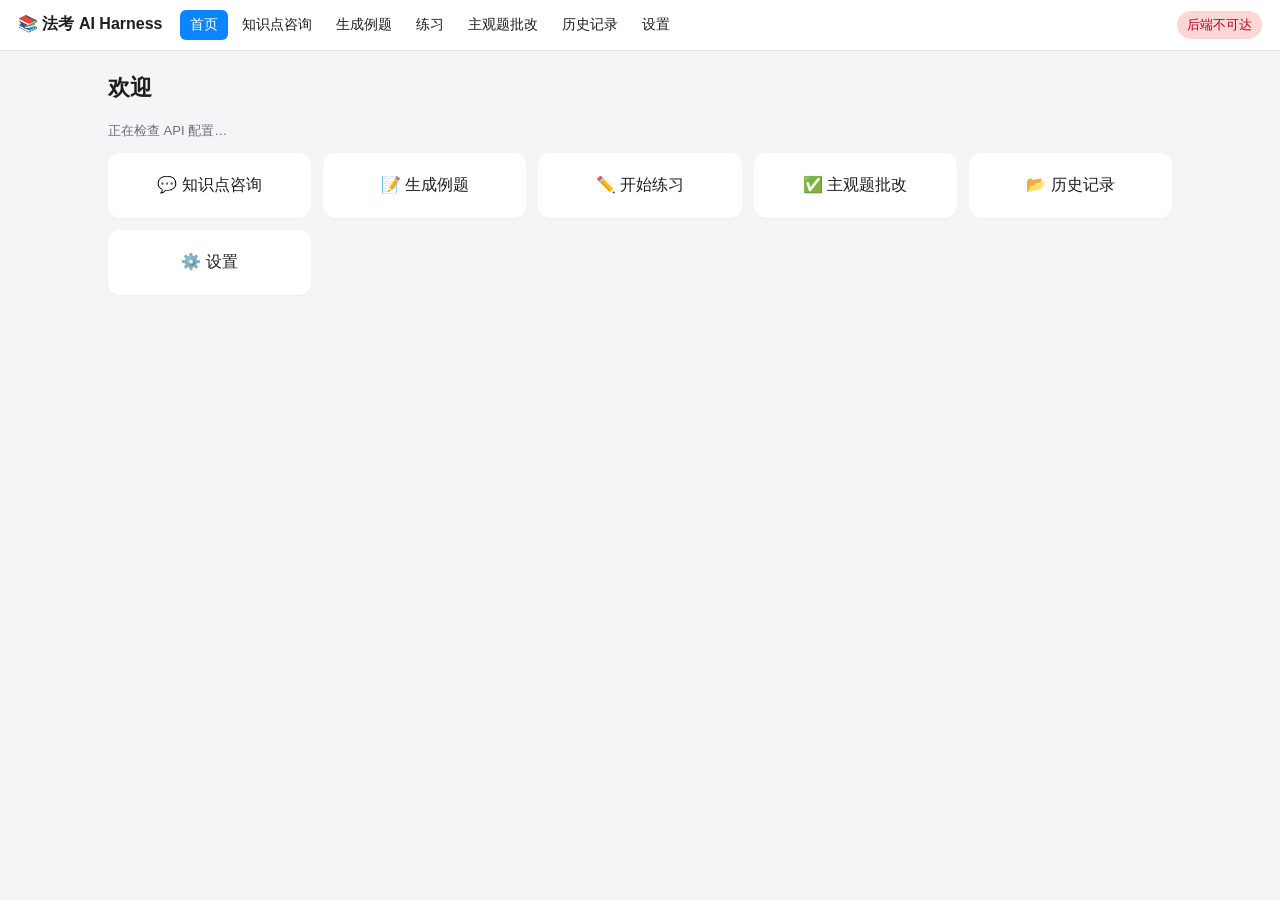
==== app/index.html @ c58a5eb9 "init commit" ====
<!doctype html>
<html lang="zh-CN">
<head>
  <meta charset="utf-8" />
  <meta name="viewport" content="width=device-width,initial-scale=1" />
  <title>法考 AI 学习 Harness</title>
  <link rel="stylesheet" href="styles.css" />
</head>
<body>
  <header class="topbar">
    <div class="brand">📚 法考 AI Harness</div>
    <nav class="nav" id="nav">
      <a href="#home" data-route="home">首页</a>
      <a href="#explain" data-route="explain">知识点咨询</a>
      <a href="#generate" data-route="generate">生成例题</a>
      <a href="#practice" data-route="practice">练习</a>
      <a href="#grade" data-route="grade">主观题批改</a>
      <a href="#history" data-route="history">历史记录</a>
      <a href="#settings" data-route="settings">设置</a>
    </nav>
    <div class="status" id="status">检查中…</div>
  </header>

  <main id="main">

    <!-- 首页 -->
    <section class="view" data-view="home">
      <h1>欢迎</h1>
      <p class="muted" id="home-status">正在检查 API 配置…</p>
      <div class="cards">
        <a class="card" href="#explain">💬 知识点咨询</a>
        <a class="card" href="#generate">📝 生成例题</a>
        <a class="card" href="#practice">✏️ 开始练习</a>
        <a class="card" href="#grade">✅ 主观题批改</a>
        <a class="card" href="#history">📂 历史记录</a>
        <a class="card" href="#settings">⚙️ 设置</a>
      </div>
    </section>

    <!-- 知识点咨询 -->
    <section class="view" data-view="explain" hidden>
      <h1>知识点咨询</h1>
      <div class="two-col">
        <form id="form-explain" class="panel">
          <label>科目
            <select name="subject">
              <option>不限科目</option>
              <option>民法</option><option>刑法</option><option>行政法</option>
              <option>民事诉讼法</option><option>刑事诉讼法</option>
              <option>商经法</option><option>理论法</option><option>三国法</option>
            </select>
          </label>
          <label>回答风格
            <select name="style">
              <option>简明解释</option>
              <option>深入讲解</option>
              <option>举例说明</option>
              <option selected>法考应试角度</option>
            </select>
          </label>
          <label>问题
            <textarea name="question" rows="4" required placeholder="例如:无权处分和善意取得有什么区别?"></textarea>
          </label>
          <label class="row"><input type="checkbox" name="webSearch" /> 启用联网搜索</label>
          <div class="actions">
            <button type="submit">提问</button>
            <button type="button" data-action="generate-from-topic">一键生成相关例题</button>
          </div>
        </form>
        <div class="panel">
          <h3>回答</h3>
          <div id="explain-output" class="output">
            <p class="muted">回答会显示在这里</p>
          </div>
          <h3>继续追问</h3>
          <form id="form-explain-followup" class="row">
            <input name="question" placeholder="基于上文继续追问…" />
            <button type="submit">追问</button>
          </form>
        </div>
      </div>
    </section>

    <!-- 例题生成 -->
    <section class="view" data-view="generate" hidden>
      <h1>生成例题</h1>
      <form id="form-generate" class="panel">
        <div class="grid-2">
          <label>科目
            <select name="subject">
              <option>不限科目</option><option>民法</option><option>刑法</option>
              <option>行政法</option><option>民事诉讼法</option>
              <option>刑事诉讼法</option><option>商经法</option>
              <option>理论法</option><option>三国法</option>
            </select>
          </label>
          <label>知识点 <input name="topic" placeholder="如:共同犯罪" required /></label>
          <label>题型
            <select name="questionType">
              <option>单选题</option><option>多选题</option><option>不定项选择题</option>
              <option>判断题</option><option>简答题</option>
              <option selected>案例分析题</option><option>主观论述题</option>
            </select>
          </label>
          <label>难度
            <select name="difficulty">
              <option>入门</option><option>基础</option>
              <option selected>中等</option><option>偏难</option><option>冲刺</option>
            </select>
          </label>
          <label>数量 <input name="count" type="number" min="1" max="10" value="3" /></label>
          <label class="row"><input type="checkbox" name="avoidDuplicate" checked /> 避免与历史题重复</label>
        </div>
        <div class="actions"><button type="submit">生成</button></div>
      </form>
      <div id="generate-output" class="output"></div>
    </section>

    <!-- 练习 -->
    <section class="view" data-view="practice" hidden>
      <h1>练习</h1>
      <div id="practice-empty" class="panel muted">尚未选题。<a href="#generate">先去生成题目</a>,或从「历史记录」挑选一道。</div>
      <div id="practice-area" hidden>
        <div class="panel">
          <div class="meta" id="practice-meta"></div>
          <h3 id="practice-stem"></h3>
          <div id="practice-options" class="options"></div>
          <label>你的答案
            <textarea id="practice-answer" rows="5"></textarea>
          </label>
          <div class="actions">
            <button id="btn-submit-practice">提交批改</button>
            <button id="btn-next-practice" type="button">下一题</button>
          </div>
        </div>
        <div id="practice-feedback" class="panel" hidden>
          <h3>批改结果</h3>
          <div id="practice-feedback-body"></div>
        </div>
      </div>
    </section>

    <!-- 主观题批改 -->
    <section class="view" data-view="grade" hidden>
      <h1>主观题批改</h1>
      <form id="form-grade" class="panel">
        <div class="grid-2">
          <label>科目
            <select name="subject">
              <option>不限科目</option><option>民法</option><option>刑法</option>
              <option>行政法</option><option>民事诉讼法</option>
              <option>刑事诉讼法</option><option>商经法</option>
              <option>理论法</option><option>三国法</option>
            </select>
          </label>
          <label>题型
            <select name="questionType">
              <option>简答题</option><option selected>案例分析题</option>
              <option>主观论述题</option>
            </select>
          </label>
          <label>满分 <input name="maxScore" type="number" min="1" max="100" value="20" /></label>
        </div>
        <label>题目 <textarea name="stem" rows="4" required></textarea></label>
        <label>你的答案 <textarea name="userAnswer" rows="6" required></textarea></label>
        <label>评分标准 / 补充说明(可选)
          <textarea name="rubric" rows="3" placeholder="可不填;若填写,AI 会按此标准重点批改"></textarea>
        </label>
        <label class="row"><input type="checkbox" name="addToMistakes" /> 加入错题本</label>
        <div class="actions"><button type="submit">提交批改</button></div>
      </form>
      <div id="grade-output" class="panel" hidden>
        <h3>批改结果</h3>
        <div id="grade-feedback-body"></div>
      </div>
    </section>

    <!-- 历史记录 -->
    <section class="view" data-view="history" hidden>
      <h1>历史记录</h1>
      <div class="tabs">
        <button data-tab="questions" class="tab active">生成题目</button>
        <button data-tab="answers" class="tab">答题记录</button>
        <button data-tab="mistakes" class="tab">错题</button>
        <button data-tab="sessions" class="tab">聊天</button>
        <button id="btn-refresh-history" type="button" class="muted">刷新</button>
      </div>
      <div id="history-list" class="panel"></div>
    </section>

    <!-- 设置 -->
    <section class="view" data-view="settings" hidden>
      <h1>设置</h1>
      <form id="form-config" class="panel">
        <label>API Base URL <input name="apiBaseUrl" placeholder="https://api.openai.com/v1" required /></label>
        <label>API Key
          <input name="apiKey" type="password" placeholder="留空表示不修改已保存的 key" autocomplete="off" />
        </label>
        <label>模型 <input name="model" placeholder="如 gpt-4o-mini / claude-opus-4-7 / gemini-1.5-pro" required /></label>
        <div class="grid-2">
          <label>Temperature <input name="temperature" type="number" step="0.1" min="0" max="2" value="0.3" /></label>
          <label>Max Tokens <input name="maxTokens" type="number" min="100" value="4000" /></label>
        </div>
        <h3>联网搜索</h3>
        <label class="row"><input type="checkbox" name="webSearchEnabled" /> 启用联网搜索</label>
        <label>Provider <input name="webSearchProvider" value="tavily" /></label>
        <label>WebSearch API Key
          <input name="webSearchApiKey" type="password" placeholder="留空表示不修改" autocomplete="off" />
        </label>
        <h3>默认值</h3>
        <div class="grid-2">
          <label>默认科目 <input name="defaultSubject" value="不限科目" /></label>
          <label>默认题型 <input name="defaultQuestionType" value="案例分析题" /></label>
          <label>默认难度 <input name="defaultDifficulty" value="中等" /></label>
        </div>
        <div class="actions">
          <button type="submit">保存</button>
          <button id="btn-test-ai" type="button">测试连接</button>
        </div>
        <div id="config-msg" class="muted"></div>
      </form>
    </section>
  </main>

  <div id="toast" class="toast" hidden></div>

  <script src="app.js"></script>
</body>
</html>
---- app/styles.css ----
/* 法考 AI 学习 Harness - 样式
   设计目标:极简,无外部 CDN 依赖,响应式两栏 / 单栏 */

* { box-sizing: border-box; }
html, body {
  margin: 0; padding: 0;
  font-family: -apple-system, "Helvetica Neue", "PingFang SC", "Microsoft YaHei", sans-serif;
  font-size: 15px;
  color: #1d1d1f;
  background: #f5f5f7;
  line-height: 1.55;
}

/* 顶栏 */
.topbar {
  position: sticky; top: 0; z-index: 10;
  display: flex; align-items: center; gap: 18px;
  padding: 10px 18px;
  background: rgba(255,255,255,0.92);
  backdrop-filter: saturate(180%) blur(12px);
  border-bottom: 1px solid #e5e5ea;
}
.brand { font-weight: 700; font-size: 16px; }
.nav { display: flex; gap: 4px; flex-wrap: wrap; }
.nav a {
  text-decoration: none; color: #1d1d1f;
  padding: 4px 10px; border-radius: 6px;
  font-size: 14px;
}
.nav a:hover { background: #e9e9ef; }
.nav a.active { background: #0a84ff; color: white; }
.status { margin-left: auto; font-size: 13px; padding: 4px 10px; border-radius: 999px; }
.status.ok { background: #d1f5d3; color: #1d6f1d; }
.status.warn { background: #fff3c4; color: #8a6d00; }
.status.err { background: #ffd6d6; color: #b00020; }

/* 主区域 */
main {
  max-width: 1100px; margin: 0 auto;
  padding: 20px 18px 80px;
}
h1 { font-size: 22px; margin: 0 0 16px; }
h3 { font-size: 16px; margin: 18px 0 8px; }
h4 { font-size: 14px; margin: 14px 0 6px; color: #444; }
p { margin: 6px 0; }
.muted { color: #6e6e73; font-size: 13px; }

/* 卡片 / 面板 */
.panel {
  background: white;
  border-radius: 12px;
  padding: 16px 18px;
  margin-bottom: 14px;
  box-shadow: 0 1px 2px rgba(0,0,0,0.04);
}
.cards {
  display: grid;
  grid-template-columns: repeat(auto-fill, minmax(180px, 1fr));
  gap: 12px;
  margin-top: 12px;
}
.card {
  display: block; padding: 20px;
  background: white; border-radius: 12px;
  text-decoration: none; color: #1d1d1f;
  font-size: 16px; text-align: center;
  box-shadow: 0 1px 2px rgba(0,0,0,0.04);
  transition: transform 0.1s;
}
.card:hover { transform: translateY(-2px); box-shadow: 0 4px 12px rgba(0,0,0,0.08); }

/* 表单 */
label { display: block; margin: 10px 0; font-size: 13px; color: #444; }
label.row { display: flex; align-items: center; gap: 6px; }
input, select, textarea {
  display: block; width: 100%;
  padding: 8px 10px; margin-top: 4px;
  border: 1px solid #d2d2d7; border-radius: 8px;
  font: inherit; background: white;
}
textarea { resize: vertical; font-family: inherit; }
input[type="checkbox"] { width: auto; margin-top: 0; display: inline-block; }
.grid-2 { display: grid; grid-template-columns: 1fr 1fr; gap: 12px; }
@media (max-width: 600px) { .grid-2 { grid-template-columns: 1fr; } }

/* 按钮 */
button {
  background: #0a84ff; color: white;
  border: none; padding: 8px 16px;
  border-radius: 8px; font: inherit; cursor: pointer;
}
button:hover { opacity: 0.9; }
button:disabled { opacity: 0.5; cursor: not-allowed; }
.actions { margin-top: 12px; display: flex; gap: 8px; flex-wrap: wrap; }

/* 两栏 */
.two-col {
  display: grid; grid-template-columns: 360px 1fr; gap: 14px;
}
@media (max-width: 900px) { .two-col { grid-template-columns: 1fr; } }

/* 输出区 */
.output { min-height: 60px; }
.output p { margin: 6px 0; }
.callout {
  background: #f0f7ff; border-left: 3px solid #0a84ff;
  padding: 10px 12px; border-radius: 4px;
  margin-bottom: 12px;
}
.warn {
  background: #fff8e1; border-left: 3px solid #ffb300;
  padding: 10px 12px; border-radius: 4px;
  margin: 10px 0;
}
.error {
  background: #ffe6e6; color: #b00020;
  padding: 10px 12px; border-radius: 6px;
  border-left: 3px solid #b00020;
}

/* 题目卡片 */
.qcard, .hcard {
  background: white; border-radius: 12px; padding: 14px 16px;
  margin-bottom: 12px;
  box-shadow: 0 1px 2px rgba(0,0,0,0.04);
}
.qcard header, .hcard header {
  display: flex; gap: 6px; flex-wrap: wrap; margin-bottom: 6px;
}
.badge {
  display: inline-block;
  padding: 2px 8px; border-radius: 999px;
  background: #eef0f5; color: #555; font-size: 12px;
}
.stem { margin: 8px 0; }
.opts { padding-left: 22px; }
details summary { cursor: pointer; color: #0a84ff; padding: 4px 0; }

/* 分数 */
.score-line {
  font-size: 18px; font-weight: 600;
  padding: 8px 0; border-bottom: 1px solid #e5e5ea;
}

/* Tab */
.tabs { display: flex; gap: 4px; margin-bottom: 12px; align-items: center; }
.tab {
  background: transparent; color: #1d1d1f;
  padding: 6px 12px; border-radius: 6px;
}
.tab.active { background: #0a84ff; color: white; }

/* Toast */
.toast {
  position: fixed; bottom: 20px; left: 50%; transform: translateX(-50%);
  padding: 10px 16px; border-radius: 8px;
  background: rgba(0,0,0,0.85); color: white;
  font-size: 14px; z-index: 100;
  box-shadow: 0 4px 12px rgba(0,0,0,0.2);
}
.toast.ok { background: #1d6f1d; }
.toast.error { background: #b00020; }
.toast.warn { background: #8a6d00; }

code {
  background: #eef0f5; padding: 1px 5px; border-radius: 3px;
  font-family: ui-monospace, "SF Mono", Menlo, monospace;
  font-size: 13px;
}
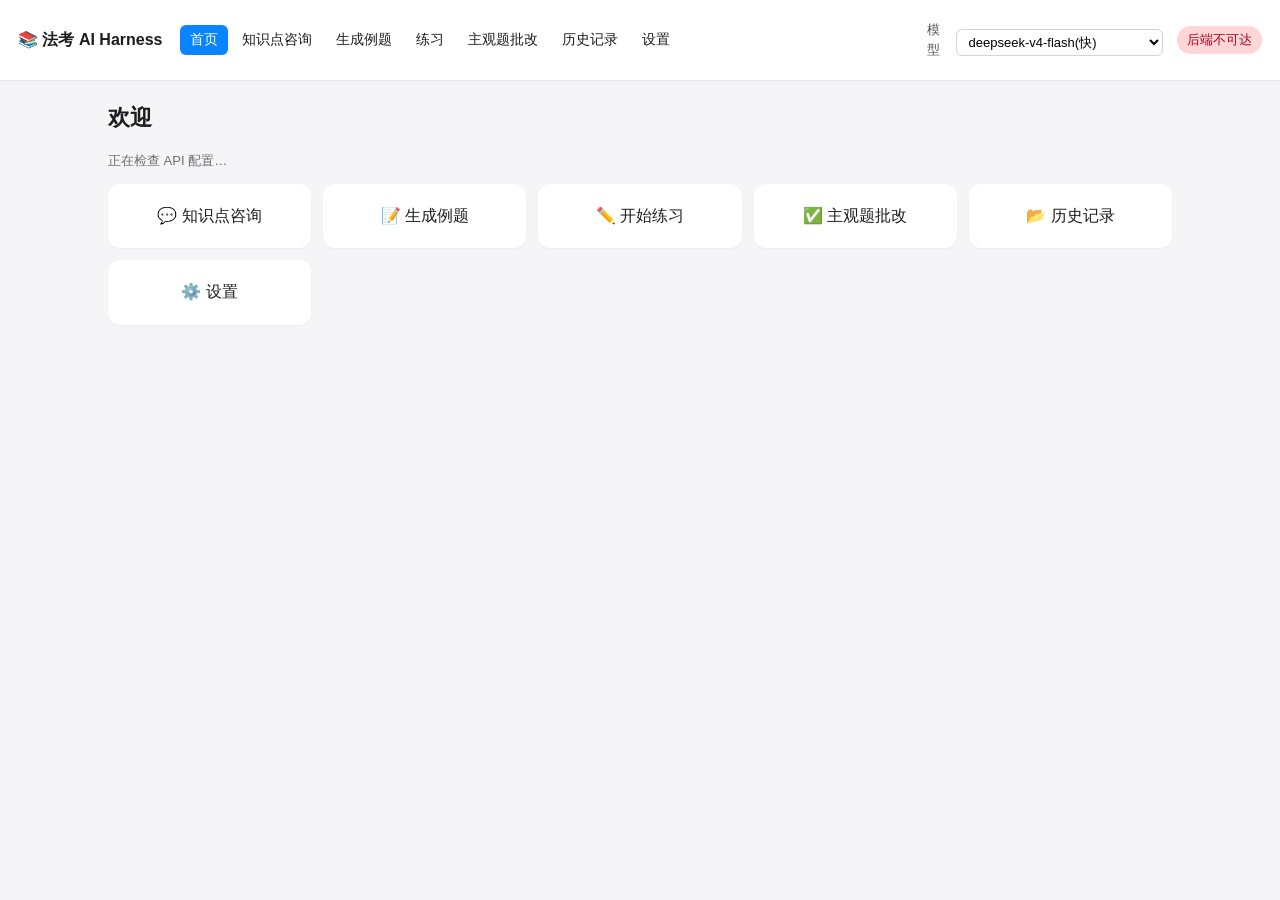
==== commit 0d625a3b: "modify readme add more functions  add exam function  use sqlit to manager exam/ questions/ answer/ r" ====
--- a/app/index.html
+++ b/app/index.html
@@ -18,7 +18,16 @@
       <a href="#history" data-route="history">历史记录</a>
       <a href="#settings" data-route="settings">设置</a>
     </nav>
-    <div class="status" id="status">检查中…</div>
+    <div class="topbar-right">
+      <label class="model-select-label">
+        模型
+        <select id="model-select">
+          <option value="deepseek-v4-flash">deepseek-v4-flash(快)</option>
+          <option value="deepseek-v4-pro">deepseek-v4-pro(强+多模态)</option>
+        </select>
+      </label>
+      <div class="status" id="status">检查中…</div>
+    </div>
   </header>
 
   <main id="main">
@@ -59,9 +68,15 @@
             </select>
           </label>
           <label>问题
-            <textarea name="question" rows="4" required placeholder="例如:无权处分和善意取得有什么区别?"></textarea>
-          </label>
+            <textarea id="explain-question" name="question" rows="4" required placeholder="例如:无权处分和善意取得有什么区别?(支持粘贴截图)"></textarea>
+          </label>
+          <label class="row">
+            <input type="file" id="explain-image" accept="image/*" multiple />
+            <span class="muted">上传题目截图(可粘贴),需模型支持多模态</span>
+          </label>
+          <div id="explain-image-preview" class="image-preview"></div>
           <label class="row"><input type="checkbox" name="webSearch" /> 启用联网搜索</label>
+          <label class="row"><input type="checkbox" name="extremeThinking" /> 🧠 超长思考(慢但更准)</label>
           <div class="actions">
             <button type="submit">提问</button>
             <button type="button" data-action="generate-from-topic">一键生成相关例题</button>
@@ -110,32 +125,173 @@
           </label>
           <label>数量 <input name="count" type="number" min="1" max="10" value="3" /></label>
           <label class="row"><input type="checkbox" name="avoidDuplicate" checked /> 避免与历史题重复</label>
+          <label class="row"><input type="checkbox" name="extremeThinking" /> 🧠 超长思考(慢但更准)</label>
         </div>
         <div class="actions"><button type="submit">生成</button></div>
       </form>
       <div id="generate-output" class="output"></div>
     </section>
 
-    <!-- 练习 -->
+    <!-- 练习(拆分为两个子页面) -->
     <section class="view" data-view="practice" hidden>
       <h1>练习</h1>
-      <div id="practice-empty" class="panel muted">尚未选题。<a href="#generate">先去生成题目</a>,或从「历史记录」挑选一道。</div>
-      <div id="practice-area" hidden>
-        <div class="panel">
-          <div class="meta" id="practice-meta"></div>
-          <h3 id="practice-stem"></h3>
-          <div id="practice-options" class="options"></div>
-          <label>你的答案
-            <textarea id="practice-answer" rows="5"></textarea>
-          </label>
-          <div class="actions">
-            <button id="btn-submit-practice">提交批改</button>
-            <button id="btn-next-practice" type="button">下一题</button>
-          </div>
-        </div>
-        <div id="practice-feedback" class="panel" hidden>
-          <h3>批改结果</h3>
-          <div id="practice-feedback-body"></div>
+      <div class="tabs">
+        <button class="tab active" data-practice-tab="free">自由练习</button>
+        <button class="tab" data-practice-tab="exam">📝 模拟考试</button>
+      </div>
+
+      <!-- 子页面 1:自由练习 -->
+      <div id="practice-free" class="practice-subview">
+        <div id="practice-empty" class="panel muted">尚未选题。<a href="#generate">先去生成题目</a>,或从「历史记录」挑选一道。</div>
+        <div id="practice-area" hidden>
+          <div class="panel">
+            <div class="meta" id="practice-meta"></div>
+            <h3 id="practice-stem"></h3>
+            <div id="practice-options" class="options"></div>
+            <label>你的答案
+              <textarea id="practice-answer" rows="5"></textarea>
+            </label>
+            <label class="row">
+              <input type="file" id="practice-image" accept="image/*" multiple />
+              <span class="muted">可上传截图</span>
+            </label>
+            <div id="practice-image-preview" class="image-preview"></div>
+            <div class="actions">
+              <button id="btn-submit-practice">提交批改</button>
+              <button id="btn-next-practice" type="button">下一题</button>
+            </div>
+          </div>
+          <div id="practice-feedback" class="panel" hidden>
+            <h3>批改结果</h3>
+            <div id="practice-feedback-body"></div>
+          </div>
+        </div>
+      </div>
+
+      <!-- 子页面 2:模拟考试 -->
+      <div id="practice-exam" class="practice-subview" hidden>
+        <!-- Step 1: 配置 -->
+        <div id="exam-setup" class="panel">
+          <div class="row" style="display:flex;justify-content:space-between;align-items:center;">
+            <h3 style="margin:0;">📝 配置模拟卷</h3>
+            <button id="btn-exam-show-history" type="button" class="muted">📚 加载历史试卷</button>
+          </div>
+          <div class="grid-2">
+            <label>科目
+              <select id="exam-subject">
+                <option>民法</option><option>刑法</option>
+                <option>行政法</option><option>民事诉讼法</option>
+                <option>刑事诉讼法</option><option>商经法</option>
+                <option>理论法</option><option>三国法</option>
+              </select>
+            </label>
+            <label>考试时长(分钟) <input id="exam-duration" type="number" value="90" min="10" max="300" /></label>
+            <label>单选题数 <input id="exam-single" type="number" value="8" min="0" max="20" /></label>
+            <label>多选题数 <input id="exam-multi" type="number" value="4" min="0" max="10" /></label>
+            <label>简答题数 <input id="exam-essay" type="number" value="3" min="0" max="10" /></label>
+            <label class="row"><input type="checkbox" id="exam-extreme" /> 🧠 超长思考</label>
+          </div>
+          <p class="muted">⚠️ 一次生成会消耗较多 token(约 {单选×0.5 + 多选×1 + 简答×3}k)。生成后落盘到本地,答完才扣分。</p>
+          <div class="actions">
+            <button id="btn-exam-generate" type="button">生成模拟卷</button>
+          </div>
+          <div id="exam-setup-msg" class="muted"></div>
+        </div>
+
+        <!-- 历史试卷列表(配置页下方) -->
+        <div id="exam-history" class="panel" hidden>
+          <h3>📚 历史试卷</h3>
+          <p class="muted">已生成过的试卷可以直接加载,免去再次生成 token。</p>
+          <div id="exam-history-list"></div>
+        </div>
+
+        <!-- Step 1.5: 生成后确认页(未计时) -->
+        <div id="exam-confirm" class="panel" hidden>
+          <h3>✅ 试卷已就绪</h3>
+          <div id="exam-confirm-meta" class="exam-score-summary"></div>
+          <h4>题型预览</h4>
+          <ol id="exam-confirm-toc"></ol>
+          <p class="muted">⏱ 点击「开始作答」后才会启动倒计时。</p>
+          <div class="actions">
+            <button id="btn-exam-start" type="button">▶ 开始作答</button>
+            <button id="btn-exam-back-from-confirm" type="button">取消</button>
+          </div>
+        </div>
+
+        <!-- Step 2: 答卷(翻页) -->
+        <div id="exam-paper" hidden>
+          <div class="exam-header panel">
+            <div>
+              <strong id="exam-paper-title">模拟卷</strong>
+              <span class="muted" id="exam-paper-meta"></span>
+            </div>
+            <div class="exam-timer">
+              剩余 <strong id="exam-timer">--:--</strong>
+              <span class="muted" id="exam-timer-total"></span>
+            </div>
+          </div>
+
+          <div id="exam-question-area" class="panel">
+            <div class="exam-question-header">
+              第 <span id="exam-q-no">1</span> / <span id="exam-q-total">15</span> 题
+              <span class="badge" id="exam-q-type"></span>
+              <span class="muted">本题停留 <span id="exam-q-dur">0</span>s</span>
+            </div>
+            <h3 id="exam-q-stem"></h3>
+            <div id="exam-q-options" class="options"></div>
+            <label>你的答案
+              <textarea id="exam-q-answer" rows="6"></textarea>
+            </label>
+            <div class="actions exam-nav">
+              <button id="btn-exam-prev" type="button">← 上一题</button>
+              <span class="muted" id="exam-q-progress">已答 0 / 15</span>
+              <button id="btn-exam-next" type="button">下一题 →</button>
+            </div>
+          </div>
+
+          <div class="actions">
+            <button id="btn-exam-submit" type="button">交卷</button>
+          </div>
+        </div>
+
+        <!-- Step 3: 结果 -->
+        <div id="exam-result" class="panel" hidden>
+          <h3>🎯 成绩单</h3>
+          <div class="exam-score-summary">
+            <div>总分 <strong id="exam-total-score">0</strong> / <span id="exam-total-max">0</span></div>
+            <div>正确率 <strong id="exam-total-pct">0</strong>%</div>
+            <div>用时 <strong id="exam-total-dur">0</strong>s</div>
+            <div id="exam-time-up-banner" class="warn" hidden>⏰ 考试时间已到,系统提示后您仍然提交了答卷。</div>
+          </div>
+          <h4>逐题详情</h4>
+          <div id="exam-results-list"></div>
+          <div class="actions">
+            <button id="btn-exam-back-setup" type="button">再考一次</button>
+            <button id="btn-exam-review" type="button">📊 复盘/统计</button>
+          </div>
+        </div>
+
+        <!-- 复盘区:历史考试 + 正确率统计 -->
+        <div id="exam-review" class="panel" hidden>
+          <h3>📊 考试复盘</h3>
+          <div class="tabs">
+            <button class="tab active" data-review-tab="attempts">考试记录</button>
+            <button class="tab" data-review-tab="stats">正确率统计</button>
+          </div>
+
+          <div id="review-attempts" class="review-subview">
+            <div id="review-attempts-list"></div>
+          </div>
+
+          <div id="review-stats" class="review-subview" hidden>
+            <div id="review-stats-summary"></div>
+            <h4>按题型</h4>
+            <table class="stats-table" id="review-stats-type"></table>
+            <h4>按考点</h4>
+            <table class="stats-table" id="review-stats-topic"></table>
+            <h4>按科目</h4>
+            <table class="stats-table" id="review-stats-subject"></table>
+          </div>
         </div>
       </div>
     </section>
@@ -162,11 +318,17 @@
           <label>满分 <input name="maxScore" type="number" min="1" max="100" value="20" /></label>
         </div>
         <label>题目 <textarea name="stem" rows="4" required></textarea></label>
-        <label>你的答案 <textarea name="userAnswer" rows="6" required></textarea></label>
+        <label>你的答案 <textarea id="grade-userAnswer" name="userAnswer" rows="6" required></textarea></label>
+          <label class="row">
+            <input type="file" id="grade-image" accept="image/*" multiple />
+            <span class="muted">支持上传截图(自动 base64 发送)</span>
+          </label>
+          <div id="grade-image-preview" class="image-preview"></div>
         <label>评分标准 / 补充说明(可选)
           <textarea name="rubric" rows="3" placeholder="可不填;若填写,AI 会按此标准重点批改"></textarea>
         </label>
         <label class="row"><input type="checkbox" name="addToMistakes" /> 加入错题本</label>
+        <label class="row"><input type="checkbox" name="extremeThinking" /> 🧠 超长思考(慢但更准)</label>
         <div class="actions"><button type="submit">提交批改</button></div>
       </form>
       <div id="grade-output" class="panel" hidden>
@@ -196,7 +358,7 @@
         <label>API Key
           <input name="apiKey" type="password" placeholder="留空表示不修改已保存的 key" autocomplete="off" />
         </label>
-        <label>模型 <input name="model" placeholder="如 gpt-4o-mini / claude-opus-4-7 / gemini-1.5-pro" required /></label>
+        <label>模型 <input id="model-input" name="model" placeholder="如 gpt-4o-mini / claude-opus-4-7 / gemini-1.5-pro" required /></label>
         <div class="grid-2">
           <label>Temperature <input name="temperature" type="number" step="0.1" min="0" max="2" value="0.3" /></label>
           <label>Max Tokens <input name="maxTokens" type="number" min="100" value="4000" /></label>
--- a/app/styles.css
+++ b/app/styles.css
@@ -166,4 +166,206 @@
   background: #eef0f5; padding: 1px 5px; border-radius: 3px;
   font-family: ui-monospace, "SF Mono", Menlo, monospace;
   font-size: 13px;
-}+}
+/* === 顶部右侧(模型选择 + 状态) === */
+.topbar-right { display: flex; align-items: center; gap: 14px; margin-left: auto; }
+.model-select-label { display: flex; align-items: center; gap: 6px; font-size: 13px; color: #555; }
+.model-select-label select {
+  padding: 4px 8px; border: 1px solid #d2d2d7; border-radius: 6px;
+  background: #fff; font-size: 13px; cursor: pointer;
+}
+
+/* === 思考链折叠面板 === */
+details.reasoning {
+  margin: 12px 0;
+  padding: 10px 14px;
+  background: #f0f4ff;
+  border-left: 3px solid #5e72e4;
+  border-radius: 6px;
+  font-size: 13px;
+}
+details.reasoning summary {
+  cursor: pointer;
+  color: #2d3a8c;
+  font-weight: 600;
+  margin-bottom: 6px;
+}
+details.reasoning pre {
+  white-space: pre-wrap;
+  word-break: break-word;
+  margin: 8px 0 0 0;
+  font-family: ui-monospace, "SF Mono", Menlo, monospace;
+  font-size: 12px;
+  color: #1d1d1f;
+  background: rgba(255,255,255,0.6);
+  padding: 8px;
+  border-radius: 4px;
+}
+
+/* === Rubric 采分点表格 === */
+.rubric-table {
+  width: 100%;
+  border-collapse: collapse;
+  margin: 10px 0;
+  font-size: 13px;
+}
+.rubric-table th, .rubric-table td {
+  border: 1px solid #d2d2d7;
+  padding: 6px 10px;
+  text-align: left;
+  vertical-align: top;
+}
+.rubric-table th { background: #f5f5f7; font-weight: 600; }
+.rubric-table tr.hit td:first-child { background: #d4edda; color: #155724; font-weight: 700; }
+.rubric-table tr.miss td:first-child { background: #f8d7da; color: #721c24; font-weight: 700; }
+.rubric-table tr.rubric-summary { background: #f0f4ff; font-weight: 600; }
+.rubric-table tr.rubric-summary td { border-top: 2px solid #5e72e4; }
+
+/* === 图片预览 === */
+.image-preview {
+  display: flex; flex-wrap: wrap; gap: 6px;
+  margin: 6px 0 12px 0;
+}
+.image-preview img {
+  max-width: 120px; max-height: 120px;
+  border-radius: 6px; border: 1px solid #d2d2d7;
+  object-fit: cover;
+}
+
+/* === 警告条(超长思考提示) === */
+.warn {
+  margin: 8px 0;
+  padding: 8px 12px;
+  background: #fff3cd;
+  border-left: 3px solid #ffc107;
+  border-radius: 4px;
+  color: #856404;
+  font-size: 13px;
+}
+
+/* === 拒绝 banner(非法考内容) === */
+.reject-banner {
+  margin: 12px 0;
+  padding: 14px 18px;
+  background: #fff0f0;
+  border-left: 4px solid #dc3545;
+  border-radius: 6px;
+  color: #721c24;
+  font-size: 14px;
+  font-weight: 500;
+}
+
+
+/* Practice 子页面 */
+.practice-subview { margin-top: 8px; }
+.practice-subview[hidden] { display: none; }
+
+/* 模拟考试 */
+.exam-header {
+  display: flex; justify-content: space-between; align-items: center;
+  padding: 12px 16px; margin-bottom: 12px;
+  background: linear-gradient(135deg, #e7f0ff 0%, #f5f7ff 100%);
+  border: 1px solid #cce0ff;
+}
+.exam-timer { font-size: 18px; }
+.exam-timer strong {
+  font-size: 24px; color: #0a84ff; font-variant-numeric: tabular-nums;
+}
+.exam-timer.warn strong { color: #dc3545; animation: blink 1s infinite; }
+@keyframes blink { 50% { opacity: 0.4; } }
+
+.exam-question-header {
+  display: flex; gap: 12px; align-items: center;
+  margin-bottom: 8px; padding-bottom: 8px;
+  border-bottom: 1px solid #e5e5ea;
+}
+.exam-question-header .badge { background: #5856d6; color: #fff; padding: 2px 8px; border-radius: 4px; font-size: 12px; }
+.exam-nav { display: flex; gap: 8px; align-items: center; }
+.exam-nav .muted { flex: 1; text-align: center; }
+
+.exam-score-summary {
+  display: grid; grid-template-columns: repeat(auto-fit, minmax(120px, 1fr));
+  gap: 12px; margin: 12px 0; padding: 16px;
+  background: #f5f7ff; border-radius: 8px;
+}
+.exam-score-summary > div { text-align: center; }
+.exam-score-summary strong { font-size: 28px; color: #0a84ff; display: block; }
+
+.exam-result-item {
+  border: 1px solid #e5e5ea; border-radius: 8px;
+  padding: 12px 16px; margin: 12px 0; background: #fff;
+}
+.exam-result-item.correct { border-left: 4px solid #34c759; }
+.exam-result-item.wrong { border-left: 4px solid #dc3545; }
+.exam-result-item header {
+  display: flex; gap: 12px; align-items: center;
+  margin-bottom: 8px; flex-wrap: wrap;
+}
+.exam-result-item .badge {
+  background: #34c759; color: #fff; padding: 2px 8px;
+  border-radius: 4px; font-size: 12px;
+}
+.exam-result-item .stem { margin: 8px 0; }
+.exam-result-item details {
+  margin-top: 8px; padding: 8px; background: #f9f9f9; border-radius: 4px;
+}
+.exam-result-item details summary { cursor: pointer; color: #0a84ff; }
+
+
+/* 历史试卷 / 考试记录 */
+.exam-history-item {
+  display: flex; justify-content: space-between; align-items: center;
+  padding: 10px 12px; margin: 6px 0;
+  border: 1px solid #e5e5ea; border-radius: 6px;
+  background: #fafafa;
+}
+.exam-history-item .muted { font-size: 12px; }
+
+/* 统计表 */
+.stats-table {
+  width: 100%; border-collapse: collapse; margin: 8px 0 16px;
+}
+.stats-table th, .stats-table td {
+  padding: 6px 10px; text-align: left; border-bottom: 1px solid #e5e5ea;
+}
+.stats-table th { background: #f5f7ff; font-weight: 600; }
+
+/* 复盘子视图 */
+.review-subview[hidden] { display: none; }
+
+
+/* 答题详情面板 */
+.attempt-detail {
+  margin-top: 8px; padding: 12px 16px;
+  background: #f9faff; border: 1px solid #cce0ff;
+}
+.attempt-detail h4 { margin: 12px 0 4px; color: #0a84ff; }
+.attempt-detail .user-answer {
+  padding: 8px 12px; background: #fff;
+  border-left: 3px solid #ff9500; border-radius: 4px;
+  white-space: pre-wrap;
+}
+.btn-detail {
+  margin-top: 8px;
+  background: transparent; color: #0a84ff;
+  border: 1px solid #0a84ff; padding: 4px 10px;
+  border-radius: 4px; cursor: pointer;
+}
+.btn-detail:hover { background: #0a84ff; color: white; }
+
+
+/* 聊天记录回看 */
+.chat-thread { display: flex; flex-direction: column; gap: 8px; }
+.chat-msg {
+  padding: 8px 12px; border-radius: 6px; max-width: 90%;
+}
+.chat-user {
+  background: #e7f0ff; border-left: 3px solid #0a84ff;
+  align-self: flex-end;
+}
+.chat-assistant {
+  background: #f5f5f7; border-left: 3px solid #5856d6;
+  align-self: flex-start;
+}
+.chat-role { font-size: 11px; color: #888; margin-bottom: 4px; }
+.chat-content { white-space: pre-wrap; }
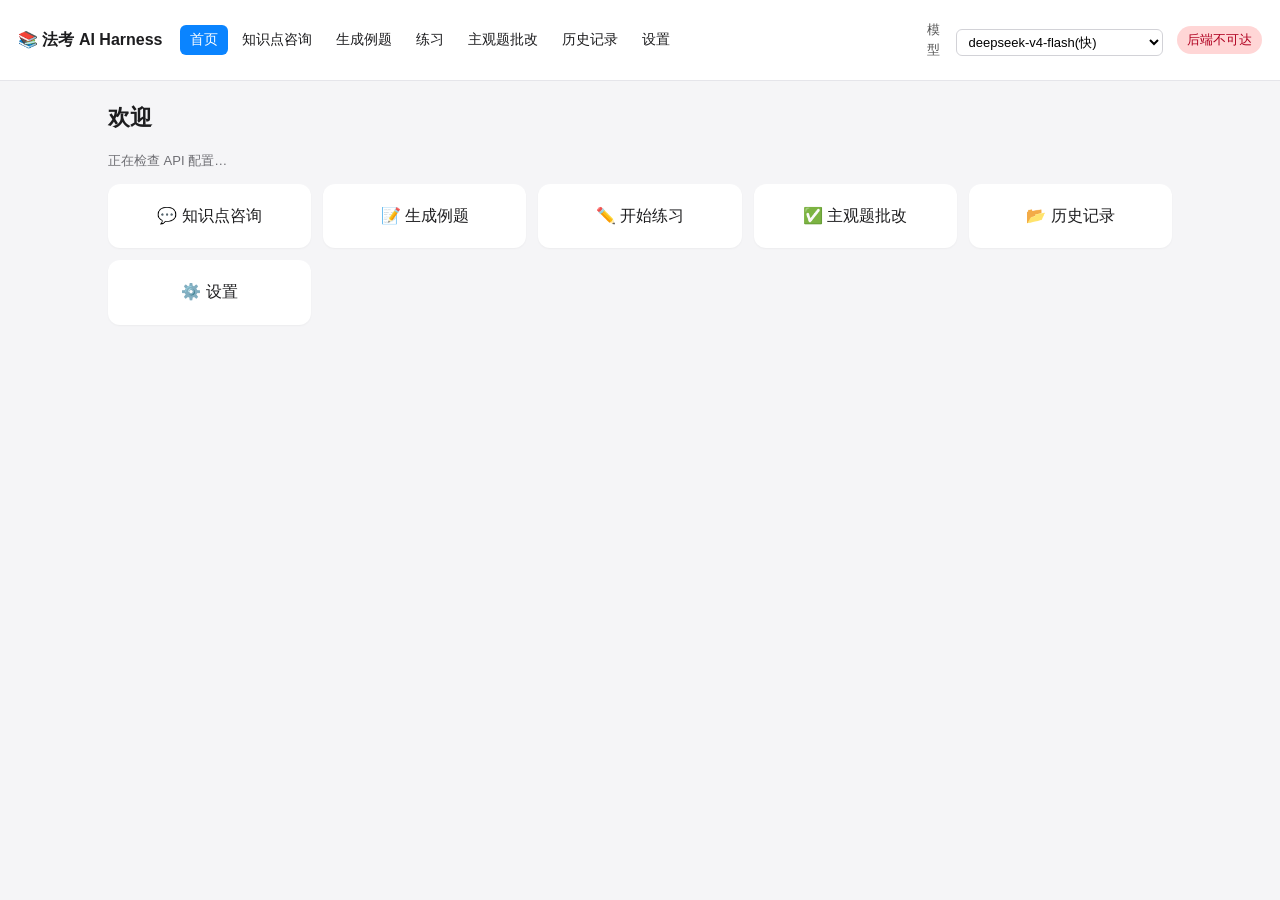
==== commit 5a83853c: "fix db" ====
--- a/app/index.html
+++ b/app/index.html
@@ -142,7 +142,11 @@
 
       <!-- 子页面 1:自由练习 -->
       <div id="practice-free" class="practice-subview">
-        <div id="practice-empty" class="panel muted">尚未选题。<a href="#generate">先去生成题目</a>,或从「历史记录」挑选一道。</div>
+        <div id="practice-empty" class="panel muted">尚未选题。<a href="#generate">先去生成题目</a>,或从「历史记录」挑选一道。
+          <div style="margin-top:10px;">
+            <button id="btn-start-spaced" type="button">🔁 从错题本(自动加入队列)开始</button>
+          </div>
+        </div>
         <div id="practice-area" hidden>
           <div class="panel">
             <div class="meta" id="practice-meta"></div>
@@ -347,6 +351,7 @@
         <button data-tab="sessions" class="tab">聊天</button>
         <button id="btn-refresh-history" type="button" class="muted">刷新</button>
       </div>
+      <div id="mistake-stats-panel" class="panel" hidden></div>
       <div id="history-list" class="panel"></div>
     </section>
 
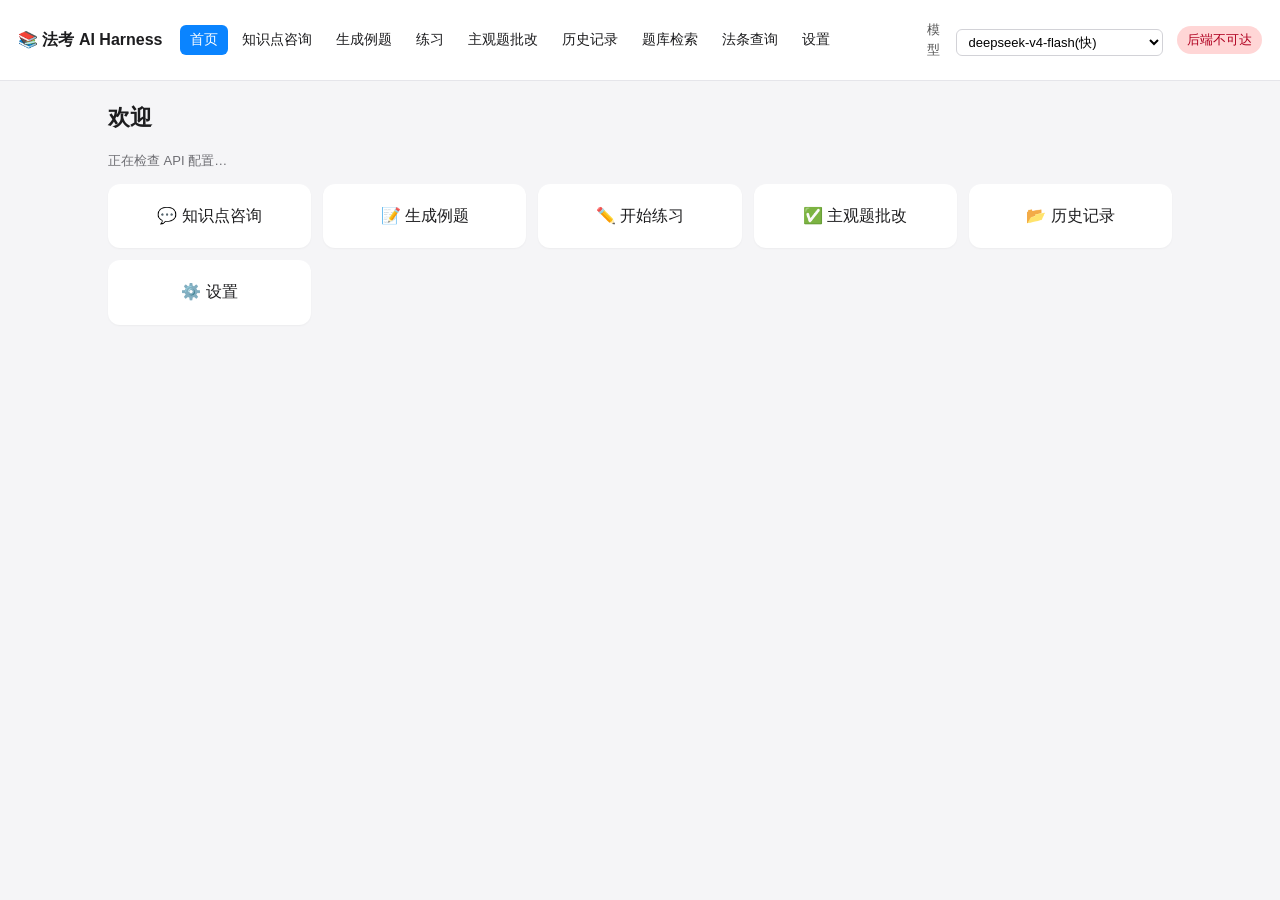
==== commit 1aac9333: "法条功能、题目tag" ====
--- a/app/index.html
+++ b/app/index.html
@@ -16,6 +16,8 @@
       <a href="#practice" data-route="practice">练习</a>
       <a href="#grade" data-route="grade">主观题批改</a>
       <a href="#history" data-route="history">历史记录</a>
+      <a href="#search" data-route="search">题库检索</a>
+      <a href="#laws" data-route="laws">法条查询</a>
       <a href="#settings" data-route="settings">设置</a>
     </nav>
     <div class="topbar-right">
@@ -180,6 +182,7 @@
             <h3 style="margin:0;">📝 配置模拟卷</h3>
             <button id="btn-exam-show-history" type="button" class="muted">📚 加载历史试卷</button>
           </div>
+          <label>试卷名称(可选,留空用默认) <input id="exam-title" maxlength="50" placeholder="如:2024 民法冲刺-2" /></label>
           <div class="grid-2">
             <label>科目
               <select id="exam-subject">
@@ -355,6 +358,30 @@
       <div id="history-list" class="panel"></div>
     </section>
 
+    <!-- 法条查询 -->
+    <section class="view" data-view="laws" hidden>
+      <h1>法条查询</h1>
+      <form id="form-laws" class="panel">
+        <div class="row" style="display:flex;gap:10px;flex-wrap:wrap;">
+          <input name="q" placeholder="输入关键词(如:善意取得)" style="flex:1;min-width:240px;" />
+          <select name="law" id="law-select"><option value="">全部法律</option></select>
+          <button type="submit">搜索</button>
+        </div>
+      </form>
+      <div id="laws-results" class="panel"></div>
+    </section>
+
+    <!-- 查法条侧边浮层(用于主观题批改页 / 知识点咨询页) -->
+    <div id="law-side-panel" class="panel" hidden
+         style="position:fixed;right:16px;top:64px;width:380px;max-height:80vh;
+                overflow:auto;z-index:50;box-shadow:0 4px 16px rgba(0,0,0,0.12);">
+      <div class="row" style="justify-content:space-between;">
+        <strong id="lsp-title">法条查询</strong>
+        <button type="button" class="muted" id="lsp-close">关闭</button>
+      </div>
+      <div id="lsp-body"></div>
+    </div>
+
     <!-- 设置 -->
     <section class="view" data-view="settings" hidden>
       <h1>设置</h1>
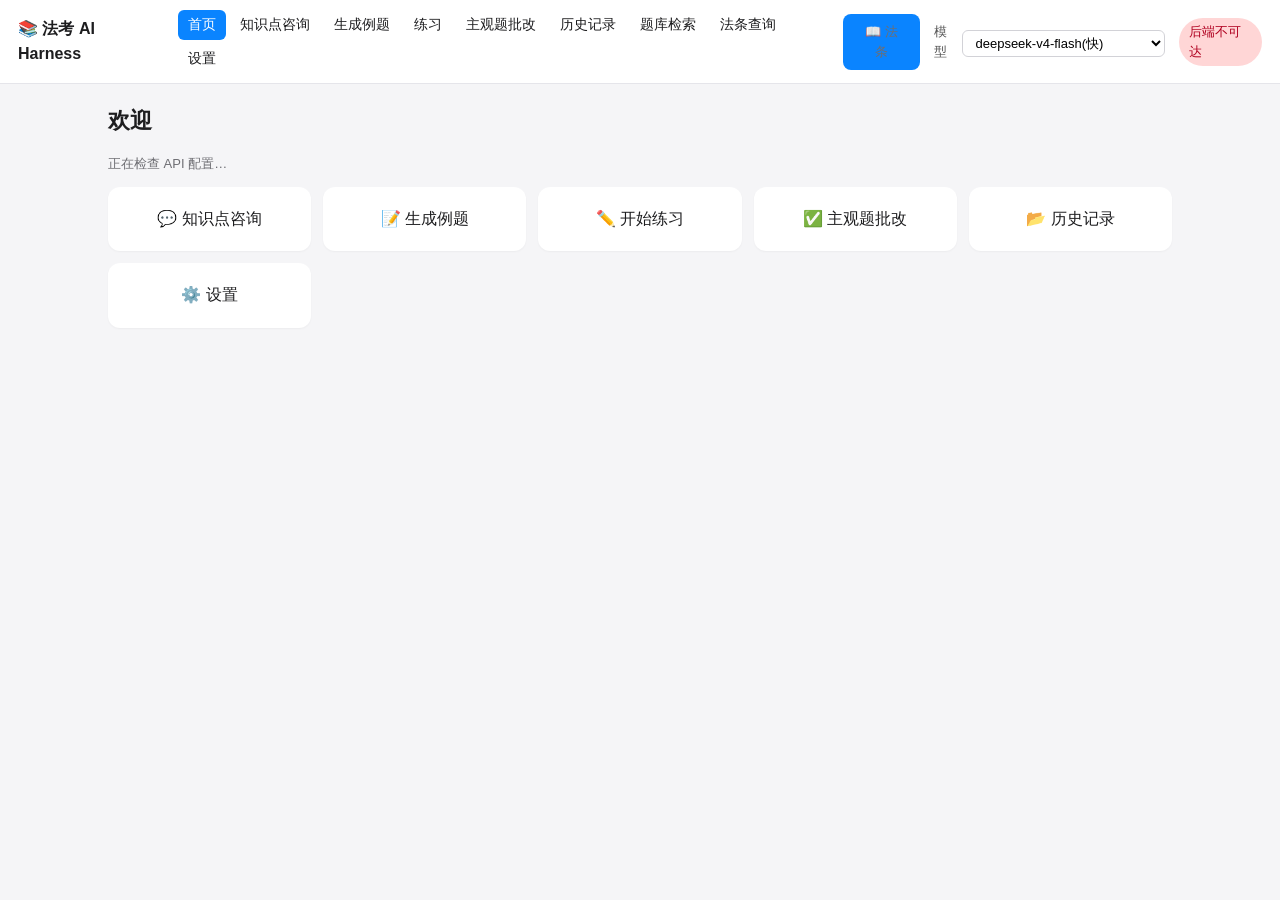
==== commit d6269785: "fix" ====
--- a/app/index.html
+++ b/app/index.html
@@ -21,6 +21,7 @@
       <a href="#settings" data-route="settings">设置</a>
     </nav>
     <div class="topbar-right">
+      <button type="button" id="btn-law-rail-toggle" title="法条常驻栏(可折叠)" class="muted">📖 法条</button>
       <label class="model-select-label">
         模型
         <select id="model-select">
@@ -156,6 +157,7 @@
             <div id="practice-options" class="options"></div>
             <label>你的答案
               <textarea id="practice-answer" rows="5"></textarea>
+              <span class="muted" style="font-size:12px;">  <button type="button" class="btn-open-law-rail muted" style="font-size:12px;">📖 打开法条栏</button></span>
             </label>
             <label class="row">
               <input type="file" id="practice-image" accept="image/*" multiple />
@@ -248,6 +250,7 @@
             <div id="exam-q-options" class="options"></div>
             <label>你的答案
               <textarea id="exam-q-answer" rows="6"></textarea>
+              <span class="muted" style="font-size:12px;">  <button type="button" class="btn-open-law-rail muted" style="font-size:12px;">📖 打开法条栏</button></span>
             </label>
             <div class="actions exam-nav">
               <button id="btn-exam-prev" type="button">← 上一题</button>
@@ -358,6 +361,49 @@
       <div id="history-list" class="panel"></div>
     </section>
 
+    <!-- 题库检索 -->
+    <section class="view" data-view="search" hidden>
+      <h1>题库检索</h1>
+      <form id="form-search" class="panel">
+        <div class="row" style="display:flex;gap:10px;align-items:center;flex-wrap:wrap;">
+          <label class="row" style="gap:6px;">
+            <input type="radio" name="kind" value="questions" checked/> 题库
+            <input type="radio" name="kind" value="mistakes" style="margin-left:8px;"/> 错题
+          </label>
+          <input name="q" placeholder="关键词(题干/选项/答案/解析/科目/考点)" style="flex:1;min-width:240px;"/>
+          <select name="subject">
+            <option value="">全部科目</option>
+            <option>民法</option><option>刑法</option><option>行政法</option>
+            <option>民事诉讼法</option><option>刑事诉讼法</option>
+            <option>商经法</option><option>理论法</option><option>三国法</option>
+          </select>
+          <input name="topic" placeholder="考点(可选)" style="width:140px;"/>
+          <button type="submit">搜索</button>
+        </div>
+        <div id="search-tags-filter" class="row" style="margin-top:8px;flex-wrap:wrap;gap:6px;"></div>
+        <div id="search-batch-bar" class="row" hidden style="margin-top:8px;gap:8px;align-items:center;">
+          <span class="muted" id="search-batch-count">已选 0 题</span>
+          <button type="button" id="btn-open-tag-editor">🏷️ 打标签</button>
+          <button type="button" class="muted" id="btn-clear-selection">清空选择</button>
+        </div>
+        <div id="tag-editor" class="panel" hidden style="background:#f0f7ff;margin-top:8px;">
+          <div class="row" style="flex-wrap:wrap;gap:8px;align-items:center;">
+            <span class="muted">已有标签:</span>
+            <div id="tag-existing-chips" class="row" style="flex-wrap:wrap;gap:6px;"></div>
+          </div>
+          <label style="margin-top:6px;">新增标签(逗号或回车分隔)
+            <input id="tag-new-input" placeholder="如:善意取得,诉讼时效" />
+          </label>
+          <div class="actions">
+            <button type="button" id="btn-apply-tag-batch">应用到所选题目</button>
+            <button type="button" class="muted" id="btn-close-tag-editor">取消</button>
+          </div>
+          <div id="tag-editor-msg" class="muted"></div>
+        </div>
+      </form>
+      <div id="search-results" class="panel"></div>
+    </section>
+
     <!-- 法条查询 -->
     <section class="view" data-view="laws" hidden>
       <h1>法条查询</h1>
@@ -372,15 +418,20 @@
     </section>
 
     <!-- 查法条侧边浮层(用于主观题批改页 / 知识点咨询页) -->
-    <div id="law-side-panel" class="panel" hidden
+    <aside id="law-side-panel" class="panel" hidden
          style="position:fixed;right:16px;top:64px;width:380px;max-height:80vh;
                 overflow:auto;z-index:50;box-shadow:0 4px 16px rgba(0,0,0,0.12);">
       <div class="row" style="justify-content:space-between;">
-        <strong id="lsp-title">法条查询</strong>
-        <button type="button" class="muted" id="lsp-close">关闭</button>
-      </div>
+        <strong id="lsp-title">📖 法条</strong>
+        <button type="button" class="muted" id="lsp-close" title="折叠法条栏(可从右上角重新打开)">×</button>
+      </div>
+      <form id="lsp-form" class="row" style="margin:6px 0;gap:6px;flex-wrap:wrap;">
+        <input name="q" id="lsp-q" placeholder="关键词(留空浏览索引)" style="flex:1;min-width:140px;"/>
+        <select name="law" id="lsp-law-select" style="max-width:130px;"><option value="">全部</option></select>
+        <button type="submit">搜索</button>
+      </form>
       <div id="lsp-body"></div>
-    </div>
+    </aside>
 
     <!-- 设置 -->
     <section class="view" data-view="settings" hidden>
--- a/app/styles.css
+++ b/app/styles.css
@@ -369,3 +369,71 @@
 }
 .chat-role { font-size: 11px; color: #888; margin-bottom: 4px; }
 .chat-content { white-space: pre-wrap; }
+
+
+/* ---- F1 题库检索:tag chip + search-card ---- */
+.tag-chip {
+  display: inline-flex; align-items: center; gap: 4px;
+  padding: 1px 8px; border-radius: 999px;
+  background: #5856d6; color: #fff;
+  font-size: 11px; cursor: pointer; user-select: none;
+}
+.tag-chip:hover { opacity: 0.85; }
+.tag-chip.removable::after { content: "×"; font-weight: bold; margin-left: 2px; }
+.tag-chip.inactive { background: #c7c7cc; color: #fff; }
+.tag-chip.muted { background: #e5e5ea; color: #333; }
+.tag-chip.muted:hover { background: #d1d1d6; }
+
+.search-card {
+  border: 1px solid #e5e5ea; border-radius: 6px; padding: 10px;
+  margin-bottom: 8px; background: #fff;
+}
+.search-card .qhead {
+  display: flex; gap: 8px; align-items: center; flex-wrap: wrap; font-size: 12px;
+  color: #555; margin-bottom: 6px;
+}
+.search-card .qhead input[type="checkbox"] { width: auto; margin-right: 4px; }
+.search-card .qstem { margin: 4px 0; line-height: 1.5; }
+.search-card .qopts { font-size: 13px; color: #333; padding-left: 18px; }
+.search-card .tag-row { display: flex; flex-wrap: wrap; gap: 4px; margin-top: 6px; }
+.search-card .qfooter { display: flex; gap: 8px; margin-top: 6px; }
+
+
+/* ---- F5: 法条常驻侧边栏 ---- */
+#law-side-panel {
+  position: fixed !important;
+  right: 16px; top: 64px;
+  width: 380px; max-height: 80vh;
+  overflow: auto;
+  z-index: 50;
+  box-shadow: 0 4px 16px rgba(0,0,0,0.12);
+  background: #fff;
+  border-radius: 8px;
+  padding: 10px;
+}
+#law-side-panel .law-item {
+  border-bottom: 1px solid #f0f0f0;
+  padding: 6px 4px;
+  cursor: pointer;
+}
+#law-side-panel .law-item:hover { background: #f7f9ff; }
+#law-side-panel .law-name { font-weight: 600; }
+#law-side-panel .law-meta { color: #888; font-size: 11px; }
+#law-side-panel .article-link {
+  display: inline-block; padding: 1px 6px; margin: 2px 2px;
+  border: 1px solid #d1d1d6; border-radius: 4px; font-size: 12px;
+  cursor: pointer; background: #fff;
+}
+#law-side-panel .article-link:hover { background: #e7f0ff; border-color: #0a84ff; }
+#law-side-panel .article-full {
+  background: #fafafa; border-left: 3px solid #0a84ff;
+  padding: 8px 10px; margin-top: 6px; font-size: 13px; line-height: 1.6;
+  white-space: pre-wrap;
+}
+#law-side-panel .article-full h5 {
+  margin: 0 0 4px; font-size: 13px; color: #0a84ff;
+}
+#law-side-panel .article-full .src-link {
+  display: inline-block; margin-top: 6px; font-size: 11px; color: #888;
+}
+#btn-law-rail-toggle.active { background: #0a84ff; color: #fff; }
